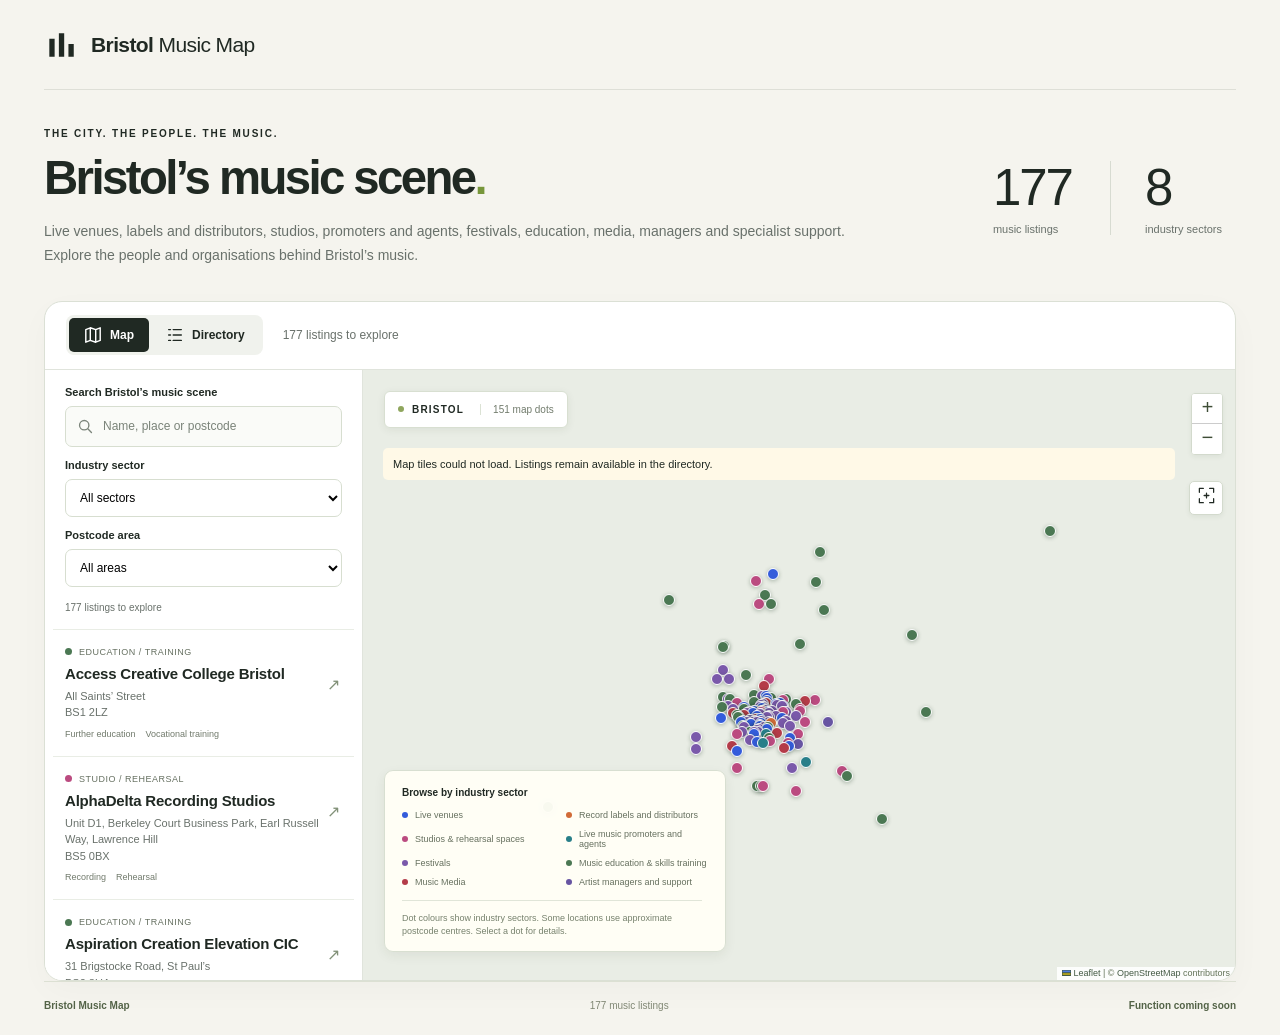
==== docs/index.html @ 35e0b1d6 "Prepare static Pages copy" ====
<!doctype html>
<html lang="en-GB">
<head>
  <meta charset="utf-8">
  <meta name="viewport" content="width=device-width, initial-scale=1">
  <meta name="description" content="Explore Bristol’s live venues, studios, labels, promoters, festivals, music education, media and PR.">
  <meta name="theme-color" content="#f5f4ee">
  <title>Bristol Music Map</title>
  <link rel="icon" href="assets/favicon.svg" type="image/svg+xml">
  <link rel="stylesheet" href="assets/leaflet.css">
  <link rel="stylesheet" href="assets/style.css">
  <script src="assets/leaflet.js" defer></script>
  <script type="module" src="assets/app.js"></script>
</head>
<body>
  <a class="skip-link" href="#explorer">Skip to the map and directory</a>
  <div class="site-shell">
    <header class="site-header">
      <a class="brand" href="./" aria-label="Bristol Music Map home">
        <svg class="brand-icon" viewBox="0 0 32 32" aria-hidden="true"><path d="M5 10h5v17H5zM14 5h5v22h-5zM23 15h5v12h-5z"/></svg>
        <span>Bristol<span class="brand-light"> Music Map</span></span>
      </a>
    </header>
    <main>
      <section class="intro" aria-labelledby="page-title">
        <div><p class="eyebrow">THE CITY. THE PEOPLE. THE MUSIC.</p><h1 id="page-title">Bristol’s music scene<span class="title-dot">.</span></h1><p class="intro-copy">Live venues, labels and distributors, studios, promoters and agents, festivals, education, media, managers and specialist support.<br> Explore the people and organisations behind Bristol’s music.</p></div>
        <div class="intro-stats"><div><strong id="total-venues">…</strong><span>music listings</span></div><div class="stats-secondary"><strong id="total-types">8</strong><span>industry sectors</span></div></div>
      </section>
      <section id="explorer" class="explorer" aria-label="Explore the Bristol music map and directory">
        <div class="explorer-toolbar">
          <div class="view-switch" role="group" aria-label="Choose a view"><button id="map-view-button" aria-pressed="true"><svg viewBox="0 0 20 20" aria-hidden="true"><path d="m2 4 5-2 6 2 5-2v14l-5 2-6-2-5 2Zm5-2v14m6-12v14"/></svg>Map</button><button id="directory-view-button" aria-pressed="false"><svg viewBox="0 0 20 20" aria-hidden="true"><path d="M3 4h2m3 0h9M3 10h2m3 0h9M3 16h2m3 0h9"/></svg>Directory</button></div>
          <p class="result-summary" id="result-summary" aria-live="polite">Loading listings…</p>
        </div>
        <div class="explorer-body" id="explorer-body">
          <aside class="browse-panel" aria-label="Search and filter music listings">
            <div class="filters">
              <label class="search-label" for="search">Search Bristol’s music scene</label>
              <div class="search-box"><svg viewBox="0 0 20 20" aria-hidden="true"><circle cx="8.5" cy="8.5" r="5.5"/><path d="m13 13 4 4"/></svg><input aria-label="Search Bristol’s music scene" id="search" type="search" placeholder="Name, place or postcode" autocomplete="off"><button id="clear-search" aria-label="Clear search" hidden>×</button></div>
              <label class="select-label" for="venue-type">Industry sector</label><select aria-label="Industry sector" id="venue-type"><option value="">All sectors</option></select>
              <div id="postcode-filter"><label class="select-label" for="postcode-area">Postcode area</label><select aria-label="Postcode area" id="postcode-area"><option value="">All areas</option><option value="unpublished">No public postcode</option></select></div>
              <button id="more-filters" hidden class="more-filters" aria-expanded="false" aria-controls="extra-filters">More filters <span id="extra-filter-count"></span></button>
              <div id="extra-filters" hidden class="extra-filters">
                <div id="capacity-filter" hidden><label class="select-label" for="capacity-band">Audience capacity</label><select aria-label="Audience capacity" id="capacity-band"><option value="">Any capacity</option><option value="under-200">Under 200</option><option value="200-499">200–499</option><option value="500-999">500–999</option><option value="1000-plus">1,000 or more</option><option value="unknown">Capacity not recorded</option></select>
                <p class="filter-help" id="capacity-help">Matches a published room layout, including hire layouts. Capacities are not added together.</p></div>
              </div>
              <div id="festival-filters" class="label-filters" hidden><label class="select-label" for="festival-format">Festival format</label><select aria-label="Festival format" id="festival-format"><option value="">All formats</option><option>Multi-venue</option><option>Outdoor festival</option><option>Concert series</option><option>Community festival</option><option>Indoor festival</option></select><label class="select-label" for="festival-status">Latest edition</label><select aria-label="Latest edition" id="festival-status"><option value="">All date statuses</option><option value="Dates announced">Dates announced</option><option value="Return announced">Return announced, dates to follow</option><option value="Return expected">Return expected, dates unconfirmed</option></select></div>
              <div id="promoter-filters" class="label-filters" hidden><label class="select-label" for="promoter-venue">Venue in show examples</label><select aria-label="Venue in show examples" id="promoter-venue"><option value="">All linked venues</option></select></div>
              <div class="activity-filter" role="group" aria-label="Music activity"><button data-activity="" aria-pressed="true">All services</button><button data-activity="Recording" aria-pressed="false">Recording</button><button data-activity="Rehearsal" aria-pressed="false">Rehearsal</button></div>
              <div class="filter-caption"><span id="filter-count">Loading listings…</span><button id="reset-filters" class="text-button" hidden>Reset filters</button></div>
            </div>
            <div id="venue-list" class="venue-list"><p class="loading-copy">Loading music listings…</p></div>
          </aside>
          <div class="map-pane" id="map-pane">
            <div id="map" aria-label="Map of Bristol music listings"></div>
            <div class="map-chip"><span class="live-dot"></span> BRISTOL <span id="map-count">47 map dots</span></div>
            <button id="fit-map" class="fit-map" aria-label="Show all matching listings" title="Show all matching listings"><svg viewBox="0 0 24 24" aria-hidden="true"><path d="M8 3H3v5m13-5h5v5M3 16v5h5m13-5v5h-5M9 12h6m-3-3v6"/></svg></button>
            <button id="legend-toggle" class="legend-toggle" aria-expanded="false" aria-controls="map-legend">Map key</button>
            <div class="map-legend" id="map-legend"><p>Browse by industry sector</p><div id="legend-types"></div><div class="precision-legend">Dot colours show industry sectors. Some locations use approximate postcode centres. Select a dot for details.</div></div>
            <p class="map-error" id="map-error" hidden>Map tiles could not load. Listings remain available in the directory.</p>
          </div>
          <div id="directory" class="directory" aria-label="Music listings directory" hidden></div>
        </div>
      </section>
      <footer><span>Bristol Music Map</span><span id="footer-data-note">Bristol’s music industry</span><div class="footer-actions"><span class="text-button">Function coming soon</span></div></footer>
    </main>
  </div>
  <button id="detail-scrim" class="detail-scrim" aria-label="Close listing details" hidden></button>
  <aside id="venue-detail" class="venue-detail" role="dialog" aria-label="Listing details" aria-modal="false" tabindex="-1" hidden></aside>

</body>
</html>
---- docs/assets/leaflet.css ----
/* required styles */

.leaflet-pane,
.leaflet-tile,
.leaflet-marker-icon,
.leaflet-marker-shadow,
.leaflet-tile-container,
.leaflet-pane > svg,
.leaflet-pane > canvas,
.leaflet-zoom-box,
.leaflet-image-layer,
.leaflet-layer {
	position: absolute;
	left: 0;
	top: 0;
	}
.leaflet-container {
	overflow: hidden;
	}
.leaflet-tile,
.leaflet-marker-icon,
.leaflet-marker-shadow {
	-webkit-user-select: none;
	   -moz-user-select: none;
	        user-select: none;
	  -webkit-user-drag: none;
	}
/* Prevents IE11 from highlighting tiles in blue */
.leaflet-tile::selection {
	background: transparent;
}
/* Safari renders non-retina tile on retina better with this, but Chrome is worse */
.leaflet-safari .leaflet-tile {
	image-rendering: -webkit-optimize-contrast;
	}
/* hack that prevents hw layers "stretching" when loading new tiles */
.leaflet-safari .leaflet-tile-container {
	width: 1600px;
	height: 1600px;
	-webkit-transform-origin: 0 0;
	}
.leaflet-marker-icon,
.leaflet-marker-shadow {
	display: block;
	}
/* .leaflet-container svg: reset svg max-width decleration shipped in Joomla! (joomla.org) 3.x */
/* .leaflet-container img: map is broken in FF if you have max-width: 100% on tiles */
.leaflet-container .leaflet-overlay-pane svg {
	max-width: none !important;
	max-height: none !important;
	}
.leaflet-container .leaflet-marker-pane img,
.leaflet-container .leaflet-shadow-pane img,
.leaflet-container .leaflet-tile-pane img,
.leaflet-container img.leaflet-image-layer,
.leaflet-container .leaflet-tile {
	max-width: none !important;
	max-height: none !important;
	width: auto;
	padding: 0;
	}

.leaflet-container img.leaflet-tile {
	/* See: https://bugs.chromium.org/p/chromium/issues/detail?id=600120 */
	mix-blend-mode: plus-lighter;
}

.leaflet-container.leaflet-touch-zoom {
	-ms-touch-action: pan-x pan-y;
	touch-action: pan-x pan-y;
	}
.leaflet-container.leaflet-touch-drag {
	-ms-touch-action: pinch-zoom;
	/* Fallback for FF which doesn't support pinch-zoom */
	touch-action: none;
	touch-action: pinch-zoom;
}
.leaflet-container.leaflet-touch-drag.leaflet-touch-zoom {
	-ms-touch-action: none;
	touch-action: none;
}
.leaflet-container {
	-webkit-tap-highlight-color: transparent;
}
.leaflet-container a {
	-webkit-tap-highlight-color: rgba(51, 181, 229, 0.4);
}
.leaflet-tile {
	filter: inherit;
	visibility: hidden;
	}
.leaflet-tile-loaded {
	visibility: inherit;
	}
.leaflet-zoom-box {
	width: 0;
	height: 0;
	-moz-box-sizing: border-box;
	     box-sizing: border-box;
	z-index: 800;
	}
/* workaround for https://bugzilla.mozilla.org/show_bug.cgi?id=888319 */
.leaflet-overlay-pane svg {
	-moz-user-select: none;
	}

.leaflet-pane         { z-index: 400; }

.leaflet-tile-pane    { z-index: 200; }
.leaflet-overlay-pane { z-index: 400; }
.leaflet-shadow-pane  { z-index: 500; }
.leaflet-marker-pane  { z-index: 600; }
.leaflet-tooltip-pane   { z-index: 650; }
.leaflet-popup-pane   { z-index: 700; }

.leaflet-map-pane canvas { z-index: 100; }
.leaflet-map-pane svg    { z-index: 200; }

.leaflet-vml-shape {
	width: 1px;
	height: 1px;
	}
.lvml {
	behavior: url(#default#VML);
	display: inline-block;
	position: absolute;
	}


/* control positioning */

.leaflet-control {
	position: relative;
	z-index: 800;
	pointer-events: visiblePainted; /* IE 9-10 doesn't have auto */
	pointer-events: auto;
	}
.leaflet-top,
.leaflet-bottom {
	position: absolute;
	z-index: 1000;
	pointer-events: none;
	}
.leaflet-top {
	top: 0;
	}
.leaflet-right {
	right: 0;
	}
.leaflet-bottom {
	bottom: 0;
	}
.leaflet-left {
	left: 0;
	}
.leaflet-control {
	float: left;
	clear: both;
	}
.leaflet-right .leaflet-control {
	float: right;
	}
.leaflet-top .leaflet-control {
	margin-top: 10px;
	}
.leaflet-bottom .leaflet-control {
	margin-bottom: 10px;
	}
.leaflet-left .leaflet-control {
	margin-left: 10px;
	}
.leaflet-right .leaflet-control {
	margin-right: 10px;
	}


/* zoom and fade animations */

.leaflet-fade-anim .leaflet-popup {
	opacity: 0;
	-webkit-transition: opacity 0.2s linear;
	   -moz-transition: opacity 0.2s linear;
	        transition: opacity 0.2s linear;
	}
.leaflet-fade-anim .leaflet-map-pane .leaflet-popup {
	opacity: 1;
	}
.leaflet-zoom-animated {
	-webkit-transform-origin: 0 0;
	    -ms-transform-origin: 0 0;
	        transform-origin: 0 0;
	}
svg.leaflet-zoom-animated {
	will-change: transform;
}

.leaflet-zoom-anim .leaflet-zoom-animated {
	-webkit-transition: -webkit-transform 0.25s cubic-bezier(0,0,0.25,1);
	   -moz-transition:    -moz-transform 0.25s cubic-bezier(0,0,0.25,1);
	        transition:         transform 0.25s cubic-bezier(0,0,0.25,1);
	}
.leaflet-zoom-anim .leaflet-tile,
.leaflet-pan-anim .leaflet-tile {
	-webkit-transition: none;
	   -moz-transition: none;
	        transition: none;
	}

.leaflet-zoom-anim .leaflet-zoom-hide {
	visibility: hidden;
	}


/* cursors */

.leaflet-interactive {
	cursor: pointer;
	}
.leaflet-grab {
	cursor: -webkit-grab;
	cursor:    -moz-grab;
	cursor:         grab;
	}
.leaflet-crosshair,
.leaflet-crosshair .leaflet-interactive {
	cursor: crosshair;
	}
.leaflet-popup-pane,
.leaflet-control {
	cursor: auto;
	}
.leaflet-dragging .leaflet-grab,
.leaflet-dragging .leaflet-grab .leaflet-interactive,
.leaflet-dragging .leaflet-marker-draggable {
	cursor: move;
	cursor: -webkit-grabbing;
	cursor:    -moz-grabbing;
	cursor:         grabbing;
	}

/* marker & overlays interactivity */
.leaflet-marker-icon,
.leaflet-marker-shadow,
.leaflet-image-layer,
.leaflet-pane > svg path,
.leaflet-tile-container {
	pointer-events: none;
	}

.leaflet-marker-icon.leaflet-interactive,
.leaflet-image-layer.leaflet-interactive,
.leaflet-pane > svg path.leaflet-interactive,
svg.leaflet-image-layer.leaflet-interactive path {
	pointer-events: visiblePainted; /* IE 9-10 doesn't have auto */
	pointer-events: auto;
	}

/* visual tweaks */

.leaflet-container {
	background: #ddd;
	outline-offset: 1px;
	}
.leaflet-container a {
	color: #0078A8;
	}
.leaflet-zoom-box {
	border: 2px dotted #38f;
	background: rgba(255,255,255,0.5);
	}


/* general typography */
.leaflet-container {
	font-family: "Helvetica Neue", Arial, Helvetica, sans-serif;
	font-size: 12px;
	font-size: 0.75rem;
	line-height: 1.5;
	}


/* general toolbar styles */

.leaflet-bar {
	box-shadow: 0 1px 5px rgba(0,0,0,0.65);
	border-radius: 4px;
	}
.leaflet-bar a {
	background-color: #fff;
	border-bottom: 1px solid #ccc;
	width: 26px;
	height: 26px;
	line-height: 26px;
	display: block;
	text-align: center;
	text-decoration: none;
	color: black;
	}
.leaflet-bar a,
.leaflet-control-layers-toggle {
	background-position: 50% 50%;
	background-repeat: no-repeat;
	display: block;
	}
.leaflet-bar a:hover,
.leaflet-bar a:focus {
	background-color: #f4f4f4;
	}
.leaflet-bar a:first-child {
	border-top-left-radius: 4px;
	border-top-right-radius: 4px;
	}
.leaflet-bar a:last-child {
	border-bottom-left-radius: 4px;
	border-bottom-right-radius: 4px;
	border-bottom: none;
	}
.leaflet-bar a.leaflet-disabled {
	cursor: default;
	background-color: #f4f4f4;
	color: #bbb;
	}

.leaflet-touch .leaflet-bar a {
	width: 30px;
	height: 30px;
	line-height: 30px;
	}
.leaflet-touch .leaflet-bar a:first-child {
	border-top-left-radius: 2px;
	border-top-right-radius: 2px;
	}
.leaflet-touch .leaflet-bar a:last-child {
	border-bottom-left-radius: 2px;
	border-bottom-right-radius: 2px;
	}

/* zoom control */

.leaflet-control-zoom-in,
.leaflet-control-zoom-out {
	font: bold 18px 'Lucida Console', Monaco, monospace;
	text-indent: 1px;
	}

.leaflet-touch .leaflet-control-zoom-in, .leaflet-touch .leaflet-control-zoom-out  {
	font-size: 22px;
	}


/* layers control */

.leaflet-control-layers {
	box-shadow: 0 1px 5px rgba(0,0,0,0.4);
	background: #fff;
	border-radius: 5px;
	}
.leaflet-control-layers-toggle {
	background-image: url(images/layers.png);
	width: 36px;
	height: 36px;
	}
.leaflet-retina .leaflet-control-layers-toggle {
	background-image: url(images/layers-2x.png);
	background-size: 26px 26px;
	}
.leaflet-touch .leaflet-control-layers-toggle {
	width: 44px;
	height: 44px;
	}
.leaflet-control-layers .leaflet-control-layers-list,
.leaflet-control-layers-expanded .leaflet-control-layers-toggle {
	display: none;
	}
.leaflet-control-layers-expanded .leaflet-control-layers-list {
	display: block;
	position: relative;
	}
.leaflet-control-layers-expanded {
	padding: 6px 10px 6px 6px;
	color: #333;
	background: #fff;
	}
.leaflet-control-layers-scrollbar {
	overflow-y: scroll;
	overflow-x: hidden;
	padding-right: 5px;
	}
.leaflet-control-layers-selector {
	margin-top: 2px;
	position: relative;
	top: 1px;
	}
.leaflet-control-layers label {
	display: block;
	font-size: 13px;
	font-size: 1.08333em;
	}
.leaflet-control-layers-separator {
	height: 0;
	border-top: 1px solid #ddd;
	margin: 5px -10px 5px -6px;
	}

/* Default icon URLs */
.leaflet-default-icon-path { /* used only in path-guessing heuristic, see L.Icon.Default */
	background-image: url(images/marker-icon.png);
	}


/* attribution and scale controls */

.leaflet-container .leaflet-control-attribution {
	background: #fff;
	background: rgba(255, 255, 255, 0.8);
	margin: 0;
	}
.leaflet-control-attribution,
.leaflet-control-scale-line {
	padding: 0 5px;
	color: #333;
	line-height: 1.4;
	}
.leaflet-control-attribution a {
	text-decoration: none;
	}
.leaflet-control-attribution a:hover,
.leaflet-control-attribution a:focus {
	text-decoration: underline;
	}
.leaflet-attribution-flag {
	display: inline !important;
	vertical-align: baseline !important;
	width: 1em;
	height: 0.6669em;
	}
.leaflet-left .leaflet-control-scale {
	margin-left: 5px;
	}
.leaflet-bottom .leaflet-control-scale {
	margin-bottom: 5px;
	}
.leaflet-control-scale-line {
	border: 2px solid #777;
	border-top: none;
	line-height: 1.1;
	padding: 2px 5px 1px;
	white-space: nowrap;
	-moz-box-sizing: border-box;
	     box-sizing: border-box;
	background: rgba(255, 255, 255, 0.8);
	text-shadow: 1px 1px #fff;
	}
.leaflet-control-scale-line:not(:first-child) {
	border-top: 2px solid #777;
	border-bottom: none;
	margin-top: -2px;
	}
.leaflet-control-scale-line:not(:first-child):not(:last-child) {
	border-bottom: 2px solid #777;
	}

.leaflet-touch .leaflet-control-attribution,
.leaflet-touch .leaflet-control-layers,
.leaflet-touch .leaflet-bar {
	box-shadow: none;
	}
.leaflet-touch .leaflet-control-layers,
.leaflet-touch .leaflet-bar {
	border: 2px solid rgba(0,0,0,0.2);
	background-clip: padding-box;
	}


/* popup */

.leaflet-popup {
	position: absolute;
	text-align: center;
	margin-bottom: 20px;
	}
.leaflet-popup-content-wrapper {
	padding: 1px;
	text-align: left;
	border-radius: 12px;
	}
.leaflet-popup-content {
	margin: 13px 24px 13px 20px;
	line-height: 1.3;
	font-size: 13px;
	font-size: 1.08333em;
	min-height: 1px;
	}
.leaflet-popup-content p {
	margin: 17px 0;
	margin: 1.3em 0;
	}
.leaflet-popup-tip-container {
	width: 40px;
	height: 20px;
	position: absolute;
	left: 50%;
	margin-top: -1px;
	margin-left: -20px;
	overflow: hidden;
	pointer-events: none;
	}
.leaflet-popup-tip {
	width: 17px;
	height: 17px;
	padding: 1px;

	margin: -10px auto 0;
	pointer-events: auto;

	-webkit-transform: rotate(45deg);
	   -moz-transform: rotate(45deg);
	    -ms-transform: rotate(45deg);
	        transform: rotate(45deg);
	}
.leaflet-popup-content-wrapper,
.leaflet-popup-tip {
	background: white;
	color: #333;
	box-shadow: 0 3px 14px rgba(0,0,0,0.4);
	}
.leaflet-container a.leaflet-popup-close-button {
	position: absolute;
	top: 0;
	right: 0;
	border: none;
	text-align: center;
	width: 24px;
	height: 24px;
	font: 16px/24px Tahoma, Verdana, sans-serif;
	color: #757575;
	text-decoration: none;
	background: transparent;
	}
.leaflet-container a.leaflet-popup-close-button:hover,
.leaflet-container a.leaflet-popup-close-button:focus {
	color: #585858;
	}
.leaflet-popup-scrolled {
	overflow: auto;
	}

.leaflet-oldie .leaflet-popup-content-wrapper {
	-ms-zoom: 1;
	}
.leaflet-oldie .leaflet-popup-tip {
	width: 24px;
	margin: 0 auto;

	-ms-filter: "progid:DXImageTransform.Microsoft.Matrix(M11=0.70710678, M12=0.70710678, M21=-0.70710678, M22=0.70710678)";
	filter: progid:DXImageTransform.Microsoft.Matrix(M11=0.70710678, M12=0.70710678, M21=-0.70710678, M22=0.70710678);
	}

.leaflet-oldie .leaflet-control-zoom,
.leaflet-oldie .leaflet-control-layers,
.leaflet-oldie .leaflet-popup-content-wrapper,
.leaflet-oldie .leaflet-popup-tip {
	border: 1px solid #999;
	}


/* div icon */

.leaflet-div-icon {
	background: #fff;
	border: 1px solid #666;
	}


/* Tooltip */
/* Base styles for the element that has a tooltip */
.leaflet-tooltip {
	position: absolute;
	padding: 6px;
	background-color: #fff;
	border: 1px solid #fff;
	border-radius: 3px;
	color: #222;
	white-space: nowrap;
	-webkit-user-select: none;
	-moz-user-select: none;
	-ms-user-select: none;
	user-select: none;
	pointer-events: none;
	box-shadow: 0 1px 3px rgba(0,0,0,0.4);
	}
.leaflet-tooltip.leaflet-interactive {
	cursor: pointer;
	pointer-events: auto;
	}
.leaflet-tooltip-top:before,
.leaflet-tooltip-bottom:before,
.leaflet-tooltip-left:before,
.leaflet-tooltip-right:before {
	position: absolute;
	pointer-events: none;
	border: 6px solid transparent;
	background: transparent;
	content: "";
	}

/* Directions */

.leaflet-tooltip-bottom {
	margin-top: 6px;
}
.leaflet-tooltip-top {
	margin-top: -6px;
}
.leaflet-tooltip-bottom:before,
.leaflet-tooltip-top:before {
	left: 50%;
	margin-left: -6px;
	}
.leaflet-tooltip-top:before {
	bottom: 0;
	margin-bottom: -12px;
	border-top-color: #fff;
	}
.leaflet-tooltip-bottom:before {
	top: 0;
	margin-top: -12px;
	margin-left: -6px;
	border-bottom-color: #fff;
	}
.leaflet-tooltip-left {
	margin-left: -6px;
}
.leaflet-tooltip-right {
	margin-left: 6px;
}
.leaflet-tooltip-left:before,
.leaflet-tooltip-right:before {
	top: 50%;
	margin-top: -6px;
	}
.leaflet-tooltip-left:before {
	right: 0;
	margin-right: -12px;
	border-left-color: #fff;
	}
.leaflet-tooltip-right:before {
	left: 0;
	margin-left: -12px;
	border-right-color: #fff;
	}

/* Printing */

@media print {
	/* Prevent printers from removing background-images of controls. */
	.leaflet-control {
		-webkit-print-color-adjust: exact;
		print-color-adjust: exact;
		}
	}
---- docs/assets/style.css ----
:root{--paper:#f5f4ee;--ink:#202923;--muted:#69716b;--line:#e0e4dc;--accent:#dcf879;--soft:#eef1e9;--white:#fff;--radius:18px;font-family:"Helvetica Neue",Arial,sans-serif;color:var(--ink);background:var(--paper);font-synthesis:none}
*{box-sizing:border-box}body{margin:0}button,input,select{font:inherit}button,a,input,select{-webkit-tap-highlight-color:transparent}button{cursor:pointer}a{color:inherit}button:focus-visible,a:focus-visible,input:focus-visible,select:focus-visible{outline:3px solid #4868d6;outline-offset:3px}button{color:inherit}button:disabled{cursor:default}svg{fill:none;stroke:currentColor;stroke-width:1.6;stroke-linecap:round;stroke-linejoin:round}button svg{width:18px;height:18px}button{border:0;background:none}[hidden]{display:none!important}.skip-link{position:fixed;top:8px;left:8px;z-index:3000;padding:12px;background:var(--ink);color:#fff;transform:translateY(-150%)}.skip-link:focus{transform:translateY(0)}.site-shell{max-width:1600px;padding:0 44px;margin:auto}.site-header{height:90px;display:flex;align-items:center;justify-content:space-between;border-bottom:1px solid #dedfd7;gap:16px}.brand{display:flex;align-items:center;gap:13px;font-size:21px;font-weight:750;letter-spacing:-.6px;text-decoration:none;white-space:nowrap}.brand-icon{width:34px;height:34px;fill:var(--ink);stroke:none}.brand-light{font-weight:400}.header-actions{display:flex;gap:27px;align-items:center}.prototype-label{font-size:11px;text-transform:uppercase;letter-spacing:1.4px;display:flex;gap:7px;align-items:center}.prototype-label i{display:block;height:6px;width:6px;border-radius:100%;background:#7c9850}.text-button{font-size:12px;font-weight:600;white-space:nowrap;padding:5px 0}.text-button span{margin-left:8px}.text-button:hover{text-decoration:underline}.intro{display:flex;justify-content:space-between;align-items:center;padding:38px 0 33px;gap:24px}.eyebrow{font-size:10px;letter-spacing:1.8px;font-weight:700;margin:0 0 14px}.intro h1{font-size:clamp(30px,3.7vw,56px);letter-spacing:-2.6px;line-height:1.06;margin:0 0 17px;font-weight:650}.title-dot{color:#77963a}.intro-copy{font-size:14px;line-height:1.7;color:var(--muted);margin:0}.intro-stats{display:flex;gap:38px;padding-right:14px}.intro-stats div{display:flex;flex-direction:column}.intro-stats strong{font-size:51px;letter-spacing:-2px;line-height:1.05;font-weight:400}.intro-stats span{font-size:11px;color:var(--muted);margin-top:9px}.stats-secondary{padding-left:34px;border-left:1px solid #d7dbd1}.explorer{background:#fff;border:1px solid #dbe0d5;border-radius:var(--radius);overflow:hidden;box-shadow:0 10px 32px #1c352307}.explorer-toolbar{min-height:68px;display:flex;align-items:center;gap:20px;padding:12px 21px;border-bottom:1px solid var(--line)}.view-switch{padding:3px;background:#f0f2ed;display:flex;border-radius:8px;gap:2px}.view-switch button{display:flex;align-items:center;gap:8px;padding:8px 15px;font-size:12px;font-weight:600;border-radius:5px}.view-switch button[aria-pressed=true]{background:var(--ink);color:white}.result-summary{font-size:12px;color:var(--muted);margin:0}.download-link{font-size:11px;font-weight:600;text-decoration:none;margin-left:auto}.download-link:hover{text-decoration:underline}.download-link span{margin-left:7px}.explorer-body{display:grid;grid-template-columns:318px 1fr;height:610px}.browse-panel{display:flex;flex-direction:column;border-right:1px solid var(--line);min-height:0;background:#fff;z-index:1}.filters{padding:21px 20px 0}.search-label,.select-label{display:block;font-size:11px;font-weight:650;margin-bottom:8px}.search-box{position:relative;display:flex;align-items:center}.search-box svg{position:absolute;left:12px;width:17px;height:17px;color:#7c857b}.search-box input{width:100%;border:1px solid #d7ded0;border-radius:7px;height:41px;padding:0 30px 0 37px;font-size:12px;color:var(--ink);background:#fafbf8}.search-box input::-webkit-search-cancel-button{-webkit-appearance:none}.search-box input::placeholder{color:#7a8379}.search-box button{position:absolute;right:5px;top:6px;width:28px;height:28px;font-size:22px;color:#6d766c}.select-label{margin-top:16px}.filters select{width:100%;background:#fff;border:1px solid #d7ded0;border-radius:7px;height:38px;padding:0 10px;font-size:12px}.activity-filter{display:flex;flex-wrap:wrap;gap:5px;margin-top:15px}.activity-filter button{padding:7px 9px;background:#f0f3ed;border:1px solid transparent;border-radius:5px;font-size:10px;font-weight:600;white-space:nowrap}.activity-filter button[aria-pressed=true]{background:var(--accent);border-color:#b9d459}.filter-caption{display:flex;align-items:center;justify-content:space-between;min-height:51px;gap:9px;color:var(--muted);font-size:10px}.filter-caption button{font-size:10px}.venue-list{overflow-y:auto;flex:1;scrollbar-width:thin;scrollbar-color:#ced6c8 transparent;padding:0 8px 9px}.venue-card{position:relative;display:block;text-align:left;width:100%;padding:17px 12px;border-top:1px solid #e9ede5;border-radius:0;transition:background .15s}.venue-card:hover,.venue-card.is-selected{background:#f1f5eb;border-radius:8px}.venue-card-top{display:flex;align-items:center;gap:7px;margin-bottom:8px}.type-dot{width:7px;height:7px;flex-shrink:0;background:var(--venue-colour);border-radius:100%}.type-name{font-size:9px;letter-spacing:.5px;text-transform:uppercase;color:#667061}.venue-card h3{font-size:15px;letter-spacing:-.2px;margin:0 22px 6px 0;font-weight:650}.venue-card p{margin:0;font-size:11px;line-height:1.5;color:var(--muted)}.card-arrow{position:absolute;right:14px;top:45px;font-size:16px;color:#829178}.card-activity{display:flex;flex-wrap:wrap;gap:10px;margin-top:8px;font-size:9px;color:#717a6c}.map-pane{position:relative;min-width:0;background:#e9ede5}.leaflet-container{font-family:inherit;background:#e9ede5}#map{width:100%;height:100%}.leaflet-tile-pane{filter:saturate(.4) contrast(.94) brightness(1.035)}.map-chip{position:absolute;z-index:450;top:21px;left:21px;background:white;box-shadow:0 2px 8px #26382112;border:1px solid #d8dfd1;border-radius:6px;display:flex;align-items:center;gap:8px;padding:12px 13px;font-size:10px;font-weight:700;letter-spacing:1.2px;pointer-events:none}.map-chip>span:last-child{letter-spacing:0;color:#717b6c;font-size:10px;font-weight:400;margin-left:8px;padding-left:12px;border-left:1px solid #dbe2d4}.live-dot{background:#8fa65d;width:6px;height:6px;border-radius:50%}.fit-map{position:absolute;z-index:450;top:111px;right:12px;background:white;border:1px solid #d3dacd;border-radius:5px;width:34px;height:34px;box-shadow:0 2px 5px #223b2010}.fit-map svg{width:19px;height:19px}.leaflet-control-zoom{box-shadow:0 2px 5px #223b2010!important;border:1px solid #d3dacd!important}.leaflet-control-zoom a{color:#3e4d36!important;font-weight:400!important;font-size:20px!important}.leaflet-top.leaflet-right{top:13px;right:2px}.map-legend{position:absolute;bottom:28px;left:21px;z-index:450;max-width:342px;padding:16px 17px 12px;background:#fffef6f5;border:1px solid #d8dfd1;border-radius:9px;box-shadow:0 4px 12px #283c2011}.map-legend>p{font-size:10px;font-weight:650;margin:0 0 12px}#legend-types{display:grid;grid-template-columns:1fr 1fr;gap:9px 22px}.legend-item{display:flex;gap:7px;align-items:center;font-size:9px;color:#66705e}.legend-item .type-dot{width:6px;height:6px}.precision-legend{display:flex;align-items:flex-start;gap:8px;font-size:9px;line-height:1.5;color:#77826d;margin-top:13px;padding-top:11px;border-top:1px solid #e0e5d8;max-width:300px}.outline-dot{border:2px solid #7d8972;border-radius:100%;width:10px;height:10px;flex-shrink:0;margin-top:1px}.venue-marker{background:none;border:0}.venue-pin{display:block;height:12px;width:12px;margin:3px;border:1.5px solid #fff;border-radius:100%;background:var(--venue-colour);box-shadow:0 1px 4px #28422e55;transition:transform .15s}.venue-marker:hover .venue-pin,.venue-marker.selected .venue-pin{transform:scale(1.35);box-shadow:0 0 0 4px #fff,0 0 0 6px var(--venue-colour)}.leaflet-tooltip.venue-tooltip{background:#202923;color:white;border:0;box-shadow:0 2px 5px #0002;border-radius:5px;padding:8px 11px;font-size:11px}.leaflet-tooltip-top.venue-tooltip:before{border-top-color:#202923}.leaflet-control-attribution{font-size:9px!important;background:#ffffffde!important;color:#637358!important}.leaflet-control-attribution a{color:#435943!important}.map-error{position:absolute;top:78px;left:20px;right:60px;z-index:450;margin:0;background:#fff9e7;padding:10px;border-radius:5px;font-size:11px}.directory-mode{grid-template-columns:276px 1fr;height:auto;min-height:610px}.directory-mode .browse-panel{height:auto}.directory-mode .venue-list{display:none}.directory{overflow:auto;padding:22px;display:grid;grid-template-columns:repeat(3,minmax(0,1fr));gap:14px;align-content:start;background:#fafbf7;min-height:610px;max-height:780px}.directory .venue-card{border:1px solid #dce3d6;background:#fff;border-radius:10px;padding:20px;min-height:161px}.directory .venue-card:hover,.directory .venue-card.is-selected{border-color:#a3b890;background:#f4f8ed}.directory .venue-card h3{font-size:17px}.directory .card-arrow{top:23px;right:16px}.directory .card-activity{margin-top:14px}.directory .venue-card p{min-height:32px}.empty-state{padding:28px 14px;font-size:12px;line-height:1.6;color:var(--muted)}.empty-state h3{font-size:16px;color:var(--ink);margin-top:0}.empty-state button{font-size:12px;text-decoration:underline;padding:0;margin-top:9px}.directory>.empty-state{grid-column:1/-1}.data-note{display:flex;align-items:center;gap:12px;padding:20px 5px;font-size:11px;color:#6f7866}.data-note p{margin:0;line-height:1.6}.data-note strong{font-weight:500;color:#4e5c43}.data-note button{margin-left:auto;font-size:11px}.note-icon{height:18px;width:18px;flex-shrink:0;border:1px solid #a3af95;border-radius:50%;display:grid;place-items:center;font-family:Georgia,serif;font-size:12px;color:#798d60}footer{display:flex;justify-content:space-between;gap:16px;font-size:10px;color:#818875;border-top:1px solid #dce0d3;padding:18px 0 24px}footer span:first-child{font-weight:600;color:#536347}footer a{text-decoration:none}footer a:hover{text-decoration:underline}.venue-detail{position:fixed;z-index:1200;right:22px;top:22px;bottom:22px;width:406px;background:#fff;border:1px solid #d7decf;border-radius:15px;box-shadow:0 16px 70px #17250f2b;overflow-y:auto;scrollbar-width:thin}.detail-top{padding:27px 27px 22px;background:#f4f6ef;border-bottom:1px solid #dfe5d7;position:relative}.detail-top .type-name{font-size:10px}.detail-top h2{font-size:31px;line-height:1.08;letter-spacing:-1px;margin:18px 30px 11px 0}.detail-top .detail-address{font-size:12px;line-height:1.7;color:#69745e;margin:0}.close-button{display:grid;place-items:center;position:absolute;top:18px;right:19px;width:30px;height:30px;border:1px solid #d7dfcc;border-radius:50%;font-size:22px;font-weight:300;background:#fff}.close-button:hover{background:#e5eddc}.detail-body{padding:23px 27px 30px}.detail-body>p{font-size:13px;color:#606c57;line-height:1.7;margin:0 0 18px}.detail-actions{display:flex;gap:8px;flex-wrap:wrap;margin-bottom:23px}.primary-link,.secondary-link{display:inline-flex;align-items:center;justify-content:center;gap:13px;text-decoration:none;font-size:11px;font-weight:600;border-radius:6px;padding:12px 14px}.primary-link{background:var(--ink);color:#fff}.primary-link:hover{background:#43543b}.secondary-link{background:#f0f4e9;color:#48593b;border:1px solid #dce5d0}.detail-section{padding-top:19px;margin-top:19px;border-top:1px solid #e3e8dd}.detail-section h3{font-size:11px;font-weight:700;margin:0 0 12px}.detail-section p{font-size:11px;line-height:1.7;color:#66735b;margin:7px 0}.detail-section a{font-size:11px;text-underline-offset:3px;overflow-wrap:anywhere}.detail-tags{display:flex;flex-wrap:wrap;gap:7px;margin-top:15px}.detail-tags span{font-size:10px;padding:6px 9px;border-radius:5px;background:#e8eedf;color:#5d6b50}.location-note{background:#fbf5df;border:1px solid #ebe0b7;border-radius:7px;padding:12px;font-size:10px;line-height:1.6;color:#87712f;margin-top:18px}.location-note strong{display:block;margin-bottom:3px;font-weight:600}.capacity-table{width:100%;border-collapse:collapse;font-size:10px}.capacity-table th{text-align:left;font-size:9px;color:#7b866f;padding:0 0 10px;font-weight:500}.capacity-table td{padding:10px 8px 10px 0;border-top:1px solid #e6eadf;vertical-align:top;line-height:1.5}.capacity-table th:last-child,.capacity-table td:last-child{text-align:right;padding-right:0}.capacity-note{font-size:9px!important;color:#7b856f!important;margin:0!important;padding-top:5px}.source-details summary{font-size:11px;font-weight:650;cursor:pointer}.source-item{padding-top:15px}.source-item p{margin:0 0 3px;font-size:10px}.source-item a{font-size:10px;overflow-wrap:anywhere;color:#667959}.checked-note{font-size:9px!important;color:#88917b!important;margin-top:15px!important}.detail-scrim{display:none}.about-dialog{max-width:590px;width:calc(100% - 32px);max-height:85vh;overflow:auto;border:1px solid #d8dfcf;border-radius:16px;padding:32px;color:var(--ink);box-shadow:0 20px 80px #17250f2b}.about-dialog::backdrop{background:#20292360;backdrop-filter:blur(3px)}.dialog-head{position:relative;height:33px;display:flex;align-items:center}.dialog-head .close-button{top:-10px;right:-8px}.about-dialog h2{font-size:31px;line-height:1.13;letter-spacing:-1px;margin:14px 0 22px}.about-dialog h3{font-size:13px;margin:24px 0 8px}.about-dialog p{font-size:12px;line-height:1.8;color:#64715a}.about-footer{border-top:1px solid #e0e7d8;padding-top:20px;margin-top:25px;display:flex;justify-content:space-between;gap:12px;font-size:10px;color:#7b876f}.about-footer a{color:#4d6240}.loading-copy{font-size:12px;color:#77826d;padding:20px}
.venue-pin{display:block}
.skip-link{visibility:hidden}.skip-link:focus{visibility:visible}
@media(min-width:1600px){.explorer-body{height:660px}.directory-mode{height:auto}}
@media(max-width:1200px){.site-shell{padding:0 25px}.intro h1{font-size:44px}.intro-stats{gap:24px;padding-right:0}.intro-stats strong{font-size:43px}.stats-secondary{padding-left:24px}.explorer-body{grid-template-columns:294px 1fr}.directory-mode{grid-template-columns:250px 1fr}.directory{grid-template-columns:repeat(2,minmax(0,1fr))}}
@media(max-width:900px){.stats-secondary{display:none}.intro{padding-top:30px}.intro-stats strong{font-size:42px}.intro-stats span{max-width:94px;line-height:1.5}.brand{font-size:18px}.header-actions{gap:15px}.explorer-body{grid-template-columns:267px 1fr}.filters{padding-left:16px;padding-right:16px}.activity-filter{gap:3px}.activity-filter button{font-size:9px;padding:7px}.map-legend{max-width:285px;left:14px;padding:12px}.map-chip{left:14px}.directory-mode{grid-template-columns:235px 1fr}.directory{grid-template-columns:1fr}.data-note button{display:none}footer a{display:none}}
@media(max-width:650px){.site-shell{padding:0 15px}.site-header{height:72px}.brand{font-size:17px;gap:8px}.brand-icon{width:27px;height:27px}.prototype-label{display:none}.header-actions .text-button{font-size:10px}.intro{padding:28px 0 25px;gap:14px;align-items:flex-start}.eyebrow{font-size:8px;letter-spacing:1.5px;margin-bottom:12px}.intro h1{font-size:32px;letter-spacing:-1.2px;max-width:280px;line-height:1.1;margin-bottom:14px}.intro-copy{font-size:11px;line-height:1.8}.intro-copy br{display:none}.intro-stats{padding-top:24px}.intro-stats strong{font-size:37px}.intro-stats span{font-size:9px;width:65px;margin-top:7px}.explorer-toolbar{gap:10px;padding:11px 12px;min-height:61px}.view-switch button{padding:7px 10px;font-size:11px;gap:6px}.view-switch svg{width:15px}.result-summary{font-size:10px;margin-left:auto}.download-link{display:none}.explorer-body{display:flex;flex-direction:column;height:auto}.browse-panel{border-right:0;border-bottom:1px solid var(--line)}.filters{padding:15px}.search-label{display:none}.search-box input{height:40px}.select-label{display:none}.filters select{margin-top:10px;height:35px}.activity-filter{margin-top:12px;gap:6px}.activity-filter button{font-size:10px;padding:8px 11px}.filter-caption{min-height:20px;margin-top:13px}.venue-list{display:none}.map-pane{height:460px}.map-chip{top:15px;padding:10px}.map-legend{bottom:27px;max-width:275px;padding:12px}.map-legend>p{margin-bottom:9px}#legend-types{gap:8px 16px}.precision-legend{font-size:8px;margin-top:9px;padding-top:9px}.directory{min-height:220px;max-height:none;padding:14px;grid-template-columns:1fr}.directory .venue-card{min-height:140px;padding:17px}.directory-mode .browse-panel{height:auto}.data-note{font-size:10px;align-items:flex-start;padding:15px 0}.note-icon{margin-top:1px}footer{font-size:9px;align-items:center;padding-top:14px}footer span:nth-child(2){max-width:160px;text-align:right;line-height:1.5}.venue-detail{top:auto;left:8px;right:8px;bottom:8px;width:auto;max-height:88dvh;border-radius:16px}.detail-scrim{display:block;position:fixed;inset:0;background:#20292365;z-index:1100}.detail-top{padding:23px}.detail-body{padding:20px 23px}.detail-top h2{font-size:28px}.about-dialog{padding:25px}.about-dialog h2{font-size:28px}.about-footer{flex-direction:column;gap:8px}}
@media(prefers-reduced-motion:reduce){*{scroll-behavior:auto!important;transition:none!important}}

/* Map exploration and the review queue. */
.cluster-marker{background:none;border:0}.cluster-pin{display:grid;place-items:center;width:38px;height:38px;border:3px solid #fff;border-radius:50%;background:#263c2d;color:#fff;font-size:13px;font-weight:700;box-shadow:0 0 0 2px #263c2d70,0 2px 8px #20352233}.cluster-marker:hover .cluster-pin,.cluster-marker:focus .cluster-pin{background:#476b42;transform:scale(1.1)}
.cluster-venues{display:grid;grid-template-columns:1fr 1fr;gap:10px;margin-top:22px}.cluster-venues .venue-card{border:1px solid var(--line);border-radius:9px;padding:17px}.cluster-dialog{max-width:640px}
.venue-card.is-selected{box-shadow:inset 4px 0 0 var(--venue-colour);background:#edf4e4!important}.matching-capacity{font-size:9px!important;color:#4c633a!important;padding-top:10px;line-height:1.6!important}.capacity-match{background:#f0f6e4}.correction-trigger{margin-top:24px}
.filter-help{font-size:9px;line-height:1.6;color:#737d6b;margin:9px 0 0}.more-filters,.legend-toggle{display:none}.filter-caption{min-height:42px}.filters{padding-top:16px}.select-label{margin-top:12px}
.footer-actions{display:flex;gap:20px;flex-wrap:wrap}.footer-actions .text-button{font-size:10px;padding:0}.correction-form{display:flex;flex-direction:column;gap:9px}.correction-form label{font-size:12px;font-weight:600;margin-top:8px}.correction-form label span{font-weight:400;color:var(--muted)}.correction-form input,.correction-form select,.correction-form textarea{border:1px solid #cbd5c3;background:#fbfcf9;border-radius:6px;padding:11px;font-size:12px;width:100%;color:var(--ink)}.correction-form textarea{resize:vertical;line-height:1.6;min-height:100px}.correction-form .primary-link{margin-top:13px;align-self:flex-start}.correction-form [role=status]{margin:4px 0 0;min-height:20px}.review-dialog{max-width:710px}.review-tools{display:flex;gap:9px;flex-wrap:wrap}.review-item{padding:20px 0;border-top:1px solid var(--line)}.review-item-head{display:flex;gap:10px;align-items:center;justify-content:space-between}.review-item-head h3{margin:0}.review-item-head span{font-size:10px;color:var(--muted)}.review-category{font-size:10px!important}.review-suggestion{white-space:pre-wrap;overflow-wrap:anywhere}.review-item a{font-size:11px}.review-item-actions{display:flex;gap:18px;align-items:center;margin-top:15px}.review-item-actions .text-button{font-size:11px}.primary-link:disabled,.secondary-link:disabled{opacity:.55;cursor:default}
@media(max-width:650px){
  .site-header{height:62px}.intro{padding:18px 0;display:block}.intro .eyebrow{display:none}.intro h1{font-size:29px;max-width:none;margin:0 0 7px;letter-spacing:-1px}.intro-copy{font-size:11px;line-height:1.55}.intro-copy br{display:none}.intro-stats{display:none}
  .explorer{overflow:visible}.explorer-toolbar{position:sticky;top:0;z-index:650;background:#fff;border-radius:16px 16px 0 0;min-height:58px}.view-switch{flex-shrink:0}.view-switch button{font-size:12px;padding:9px 12px}.filters{padding:12px}.filters select{height:40px}.activity-filter button{min-height:36px;font-size:11px;padding:7px 10px}.filter-caption{min-height:21px;margin-top:10px}.more-filters{display:block;font-size:11px;margin-top:12px;padding:4px 0;text-decoration:underline;text-underline-offset:3px}.extra-filters{display:none}.extra-filters.is-open{display:block}.extra-filters .select-label{display:block;margin:9px 0 0;font-size:10px}.extra-filters select{margin:0;grid-row:2}.extra-filters label[for=postcode-area]{grid-column:1;grid-row:1}.extra-filters label[for=capacity-band]{grid-column:2;grid-row:1}.extra-filters .filter-help{grid-column:1/-1;font-size:10px;margin-top:3px}
  .map-pane{height:65dvh;min-height:430px;max-height:620px;border-radius:0 0 16px 16px;overflow:hidden}.legend-toggle{display:block;position:absolute;z-index:500;left:14px;bottom:30px;border:1px solid #ccd6c4;border-radius:6px;background:#fff;padding:10px 13px;font-size:11px;font-weight:600;box-shadow:0 2px 8px #20352222}.map-legend{display:none;bottom:78px;max-width:280px}.map-legend.is-open{display:block}.map-chip{top:13px;left:13px}.cluster-pin{height:40px;width:40px}.cluster-venues{grid-template-columns:1fr}.cluster-dialog{max-height:88dvh}.data-note{font-size:10px}.footer-actions{gap:12px}.footer-actions .text-button{font-size:10px}footer{flex-wrap:wrap;gap:13px}footer .footer-actions{width:100%}.venue-detail{max-height:85dvh}.detail-top{padding:20px 23px}.detail-top h2{font-size:27px;margin-top:12px}.close-button{width:36px;height:36px;right:14px;top:14px}.review-item-actions{align-items:flex-start;flex-direction:column;gap:10px}.correction-form textarea{font-size:16px}.correction-form input,.correction-form select{font-size:16px}
}

.detail-section h4{font-size:12px;margin:18px 0 6px}.filters select:disabled{color:#7c857b;background:#f0f2ed}

.map-coverage-note{margin:0;padding:12px 22px;background:#faf1e8;color:#73513a;font-size:13px;border-bottom:1px solid var(--line)}
.label-filters{margin-top:14px}.card-location-kind{font-size:11px;color:#876340}.label-release h4{margin-bottom:4px}

.map-coverage{display:flex;align-items:center;gap:12px;flex-wrap:wrap;padding:0 21px}.map-coverage:has(p[hidden]):has(button[hidden]){display:none}.map-coverage .map-coverage-note{padding-left:0;padding-right:0;flex:1;min-width:200px}.map-coverage .text-button{font-size:11px;margin:8px 0}

.map-choice-list{display:grid;gap:5px;min-width:180px;max-height:240px;overflow-y:auto;padding:3px}.map-choice-list strong{font-size:11px;margin-bottom:3px}.map-choice-list button{text-align:left;padding:7px 8px;border-radius:5px;font-size:11px;background:#f0f3ed}.map-choice-list button:hover,.map-choice-list button:focus-visible{background:#e0ecd3}
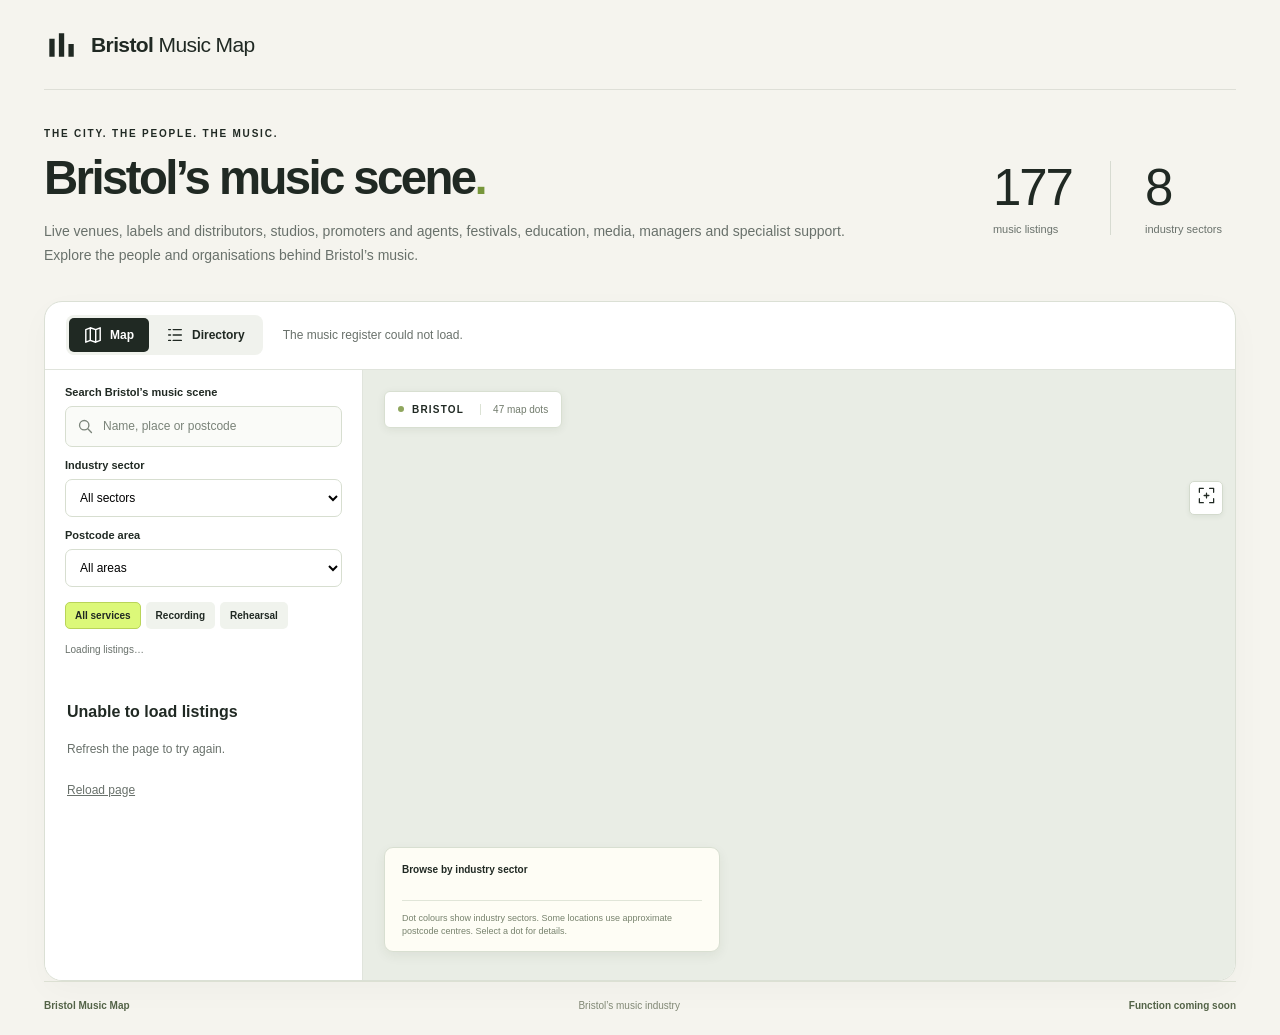
==== commit 631d6408: "Remove venue capacity search filter" ====
--- a/docs/index.html
+++ b/docs/index.html
@@ -38,11 +38,6 @@
               <div class="search-box"><svg viewBox="0 0 20 20" aria-hidden="true"><circle cx="8.5" cy="8.5" r="5.5"/><path d="m13 13 4 4"/></svg><input aria-label="Search Bristol’s music scene" id="search" type="search" placeholder="Name, place or postcode" autocomplete="off"><button id="clear-search" aria-label="Clear search" hidden>×</button></div>
               <label class="select-label" for="venue-type">Industry sector</label><select aria-label="Industry sector" id="venue-type"><option value="">All sectors</option></select>
               <div id="postcode-filter"><label class="select-label" for="postcode-area">Postcode area</label><select aria-label="Postcode area" id="postcode-area"><option value="">All areas</option><option value="unpublished">No public postcode</option></select></div>
-              <button id="more-filters" hidden class="more-filters" aria-expanded="false" aria-controls="extra-filters">More filters <span id="extra-filter-count"></span></button>
-              <div id="extra-filters" hidden class="extra-filters">
-                <div id="capacity-filter" hidden><label class="select-label" for="capacity-band">Audience capacity</label><select aria-label="Audience capacity" id="capacity-band"><option value="">Any capacity</option><option value="under-200">Under 200</option><option value="200-499">200–499</option><option value="500-999">500–999</option><option value="1000-plus">1,000 or more</option><option value="unknown">Capacity not recorded</option></select>
-                <p class="filter-help" id="capacity-help">Matches a published room layout, including hire layouts. Capacities are not added together.</p></div>
-              </div>
               <div id="festival-filters" class="label-filters" hidden><label class="select-label" for="festival-format">Festival format</label><select aria-label="Festival format" id="festival-format"><option value="">All formats</option><option>Multi-venue</option><option>Outdoor festival</option><option>Concert series</option><option>Community festival</option><option>Indoor festival</option></select><label class="select-label" for="festival-status">Latest edition</label><select aria-label="Latest edition" id="festival-status"><option value="">All date statuses</option><option value="Dates announced">Dates announced</option><option value="Return announced">Return announced, dates to follow</option><option value="Return expected">Return expected, dates unconfirmed</option></select></div>
               <div id="promoter-filters" class="label-filters" hidden><label class="select-label" for="promoter-venue">Venue in show examples</label><select aria-label="Venue in show examples" id="promoter-venue"><option value="">All linked venues</option></select></div>
               <div class="activity-filter" role="group" aria-label="Music activity"><button data-activity="" aria-pressed="true">All services</button><button data-activity="Recording" aria-pressed="false">Recording</button><button data-activity="Rehearsal" aria-pressed="false">Rehearsal</button></div>
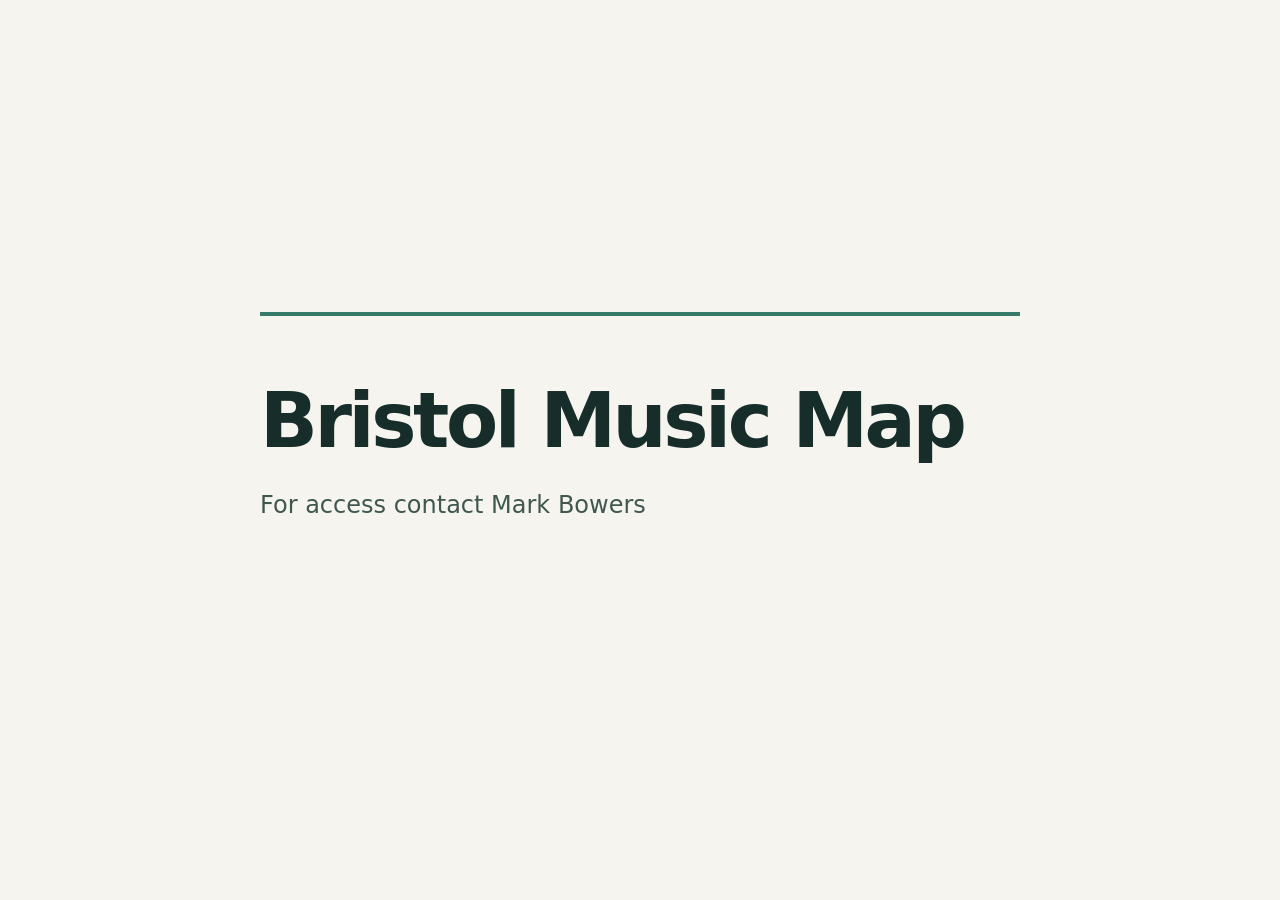
==== commit c497f2b0: "Replace published map with access contact landing page" ====
--- a/docs/index.html
+++ b/docs/index.html
@@ -1,66 +1,13 @@
 <!doctype html>
 <html lang="en-GB">
 <head>
-  <meta charset="utf-8">
-  <meta name="viewport" content="width=device-width, initial-scale=1">
-  <meta name="description" content="Explore Bristol’s live venues, studios, labels, promoters, festivals, music education, media and PR.">
-  <meta name="theme-color" content="#f5f4ee">
-  <title>Bristol Music Map</title>
-  <link rel="icon" href="assets/favicon.svg" type="image/svg+xml">
-  <link rel="stylesheet" href="assets/leaflet.css">
-  <link rel="stylesheet" href="assets/style.css">
-  <script src="assets/leaflet.js" defer></script>
-  <script type="module" src="assets/app.js"></script>
+<meta charset="utf-8">
+<meta name="viewport" content="width=device-width, initial-scale=1">
+<meta name="description" content="Bristol Music Map. For access contact Mark Bowers.">
+<title>Bristol Music Map</title>
+<style>
+*{box-sizing:border-box}body{margin:0;min-height:100svh;display:grid;place-items:center;padding:32px;background:#f5f4ee;color:#172d2a;font-family:system-ui,-apple-system,BlinkMacSystemFont,"Segoe UI",sans-serif}main{width:100%;max-width:760px;padding:64px 0;border-top:4px solid #367b68}h1{margin:0 0 24px;font-size:clamp(40px,8vw,76px);font-weight:650;line-height:1.08;letter-spacing:-.045em}p{margin:0;font-size:clamp(18px,3vw,24px);line-height:1.6;color:#405750}
+</style>
 </head>
-<body>
-  <a class="skip-link" href="#explorer">Skip to the map and directory</a>
-  <div class="site-shell">
-    <header class="site-header">
-      <a class="brand" href="./" aria-label="Bristol Music Map home">
-        <svg class="brand-icon" viewBox="0 0 32 32" aria-hidden="true"><path d="M5 10h5v17H5zM14 5h5v22h-5zM23 15h5v12h-5z"/></svg>
-        <span>Bristol<span class="brand-light"> Music Map</span></span>
-      </a>
-    </header>
-    <main>
-      <section class="intro" aria-labelledby="page-title">
-        <div><p class="eyebrow">THE CITY. THE PEOPLE. THE MUSIC.</p><h1 id="page-title">Bristol’s music scene<span class="title-dot">.</span></h1><p class="intro-copy">Live venues, labels and distributors, studios, promoters and agents, festivals, education, media, managers and specialist support.<br> Explore the people and organisations behind Bristol’s music.</p></div>
-        <div class="intro-stats"><div><strong id="total-venues">…</strong><span>music listings</span></div><div class="stats-secondary"><strong id="total-types">8</strong><span>industry sectors</span></div></div>
-      </section>
-      <section id="explorer" class="explorer" aria-label="Explore the Bristol music map and directory">
-        <div class="explorer-toolbar">
-          <div class="view-switch" role="group" aria-label="Choose a view"><button id="map-view-button" aria-pressed="true"><svg viewBox="0 0 20 20" aria-hidden="true"><path d="m2 4 5-2 6 2 5-2v14l-5 2-6-2-5 2Zm5-2v14m6-12v14"/></svg>Map</button><button id="directory-view-button" aria-pressed="false"><svg viewBox="0 0 20 20" aria-hidden="true"><path d="M3 4h2m3 0h9M3 10h2m3 0h9M3 16h2m3 0h9"/></svg>Directory</button></div>
-          <p class="result-summary" id="result-summary" aria-live="polite">Loading listings…</p>
-        </div>
-        <div class="explorer-body" id="explorer-body">
-          <aside class="browse-panel" aria-label="Search and filter music listings">
-            <div class="filters">
-              <label class="search-label" for="search">Search Bristol’s music scene</label>
-              <div class="search-box"><svg viewBox="0 0 20 20" aria-hidden="true"><circle cx="8.5" cy="8.5" r="5.5"/><path d="m13 13 4 4"/></svg><input aria-label="Search Bristol’s music scene" id="search" type="search" placeholder="Name, place or postcode" autocomplete="off"><button id="clear-search" aria-label="Clear search" hidden>×</button></div>
-              <label class="select-label" for="venue-type">Industry sector</label><select aria-label="Industry sector" id="venue-type"><option value="">All sectors</option></select>
-              <div id="postcode-filter"><label class="select-label" for="postcode-area">Postcode area</label><select aria-label="Postcode area" id="postcode-area"><option value="">All areas</option><option value="unpublished">No public postcode</option></select></div>
-              <div id="festival-filters" class="label-filters" hidden><label class="select-label" for="festival-format">Festival format</label><select aria-label="Festival format" id="festival-format"><option value="">All formats</option><option>Multi-venue</option><option>Outdoor festival</option><option>Concert series</option><option>Community festival</option><option>Indoor festival</option></select><label class="select-label" for="festival-status">Latest edition</label><select aria-label="Latest edition" id="festival-status"><option value="">All date statuses</option><option value="Dates announced">Dates announced</option><option value="Return announced">Return announced, dates to follow</option><option value="Return expected">Return expected, dates unconfirmed</option></select></div>
-              <div id="promoter-filters" class="label-filters" hidden><label class="select-label" for="promoter-venue">Venue in show examples</label><select aria-label="Venue in show examples" id="promoter-venue"><option value="">All linked venues</option></select></div>
-              <div class="activity-filter" role="group" aria-label="Music activity"><button data-activity="" aria-pressed="true">All services</button><button data-activity="Recording" aria-pressed="false">Recording</button><button data-activity="Rehearsal" aria-pressed="false">Rehearsal</button></div>
-              <div class="filter-caption"><span id="filter-count">Loading listings…</span><button id="reset-filters" class="text-button" hidden>Reset filters</button></div>
-            </div>
-            <div id="venue-list" class="venue-list"><p class="loading-copy">Loading music listings…</p></div>
-          </aside>
-          <div class="map-pane" id="map-pane">
-            <div id="map" aria-label="Map of Bristol music listings"></div>
-            <div class="map-chip"><span class="live-dot"></span> BRISTOL <span id="map-count">47 map dots</span></div>
-            <button id="fit-map" class="fit-map" aria-label="Show all matching listings" title="Show all matching listings"><svg viewBox="0 0 24 24" aria-hidden="true"><path d="M8 3H3v5m13-5h5v5M3 16v5h5m13-5v5h-5M9 12h6m-3-3v6"/></svg></button>
-            <button id="legend-toggle" class="legend-toggle" aria-expanded="false" aria-controls="map-legend">Map key</button>
-            <div class="map-legend" id="map-legend"><p>Browse by industry sector</p><div id="legend-types"></div><div class="precision-legend">Dot colours show industry sectors. Some locations use approximate postcode centres. Select a dot for details.</div></div>
-            <p class="map-error" id="map-error" hidden>Map tiles could not load. Listings remain available in the directory.</p>
-          </div>
-          <div id="directory" class="directory" aria-label="Music listings directory" hidden></div>
-        </div>
-      </section>
-      <footer><span>Bristol Music Map</span><span id="footer-data-note">Bristol’s music industry</span><div class="footer-actions"><span class="text-button">Function coming soon</span></div></footer>
-    </main>
-  </div>
-  <button id="detail-scrim" class="detail-scrim" aria-label="Close listing details" hidden></button>
-  <aside id="venue-detail" class="venue-detail" role="dialog" aria-label="Listing details" aria-modal="false" tabindex="-1" hidden></aside>
-
-</body>
+<body><main><h1>Bristol Music Map</h1><p>For access contact Mark Bowers</p></main></body>
 </html>
